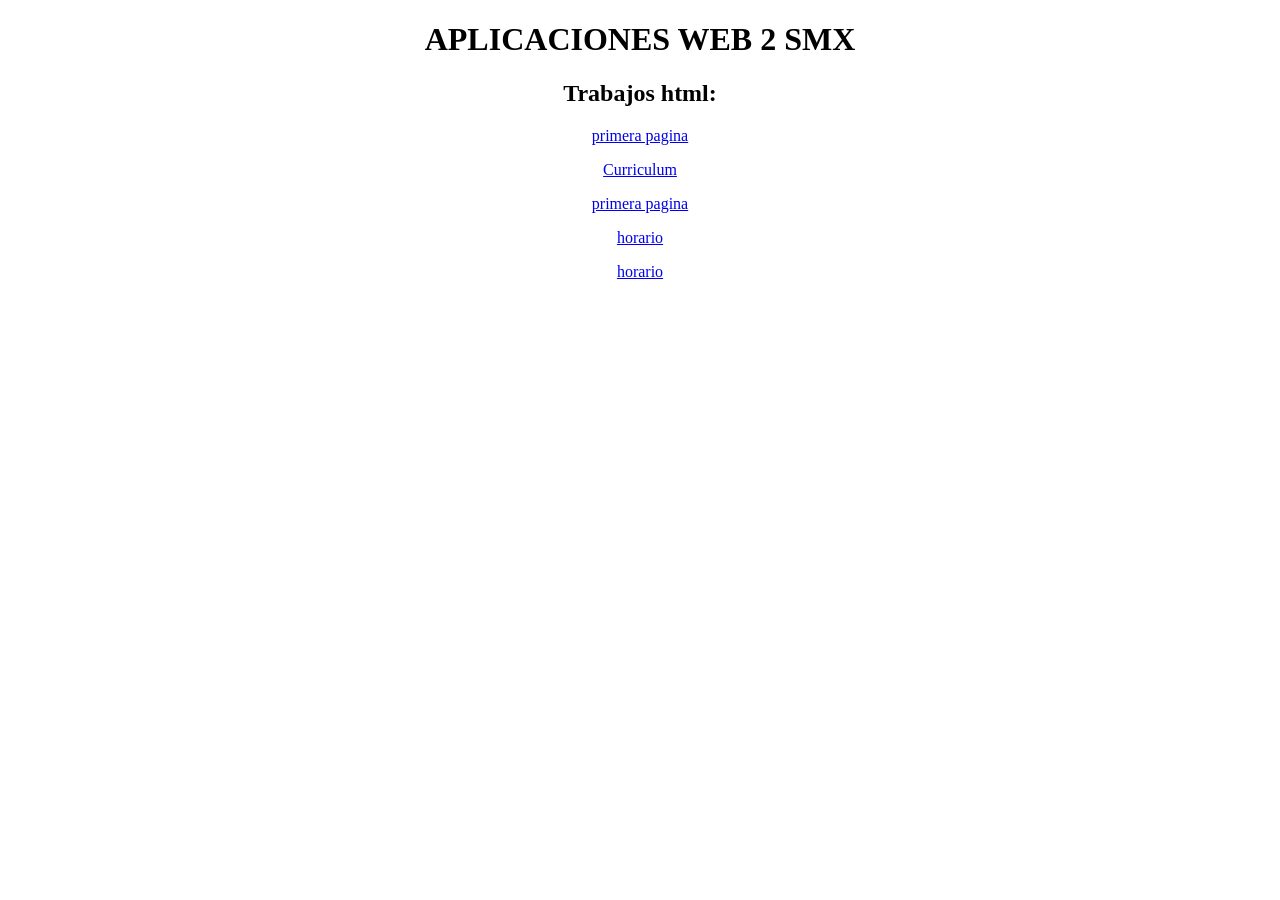
==== index.html @ 56f8e0c6 "Add files via upload" ====
<!DOCTYPE html>
<html lang="en">
<head>
    <meta charset="UTF-8">
    <meta name="viewport" content="width=device-width, initial-scale=1.0">
    <title>Index</title>
    <link rel="icon" href="horario/img/LEGO_logo.svg.png">
</head>
<body style="text-align: center;">
    <header>
        <h1>APLICACIONES WEB 2 SMX</h1>
        <h2>Trabajos html:</h2>
    </header>
    
    
        <p>
            <a href="ejercicio-1-main/index.html">primera pagina</a>
        </p>

        <p>
         <a href="ejercicio 2/index.html">Curriculum</a>   
        </p>

        <p>
            <a href="ejercicio-1-main/index.html">primera pagina</a>
        </p>

        <p>
            <a href="Practica 4.1/index.html">horario</a>
        </p>

        <p>
            <a href="Practica 4.2/index.html">horario</a>
        </p>
</body>



</body>
</html>
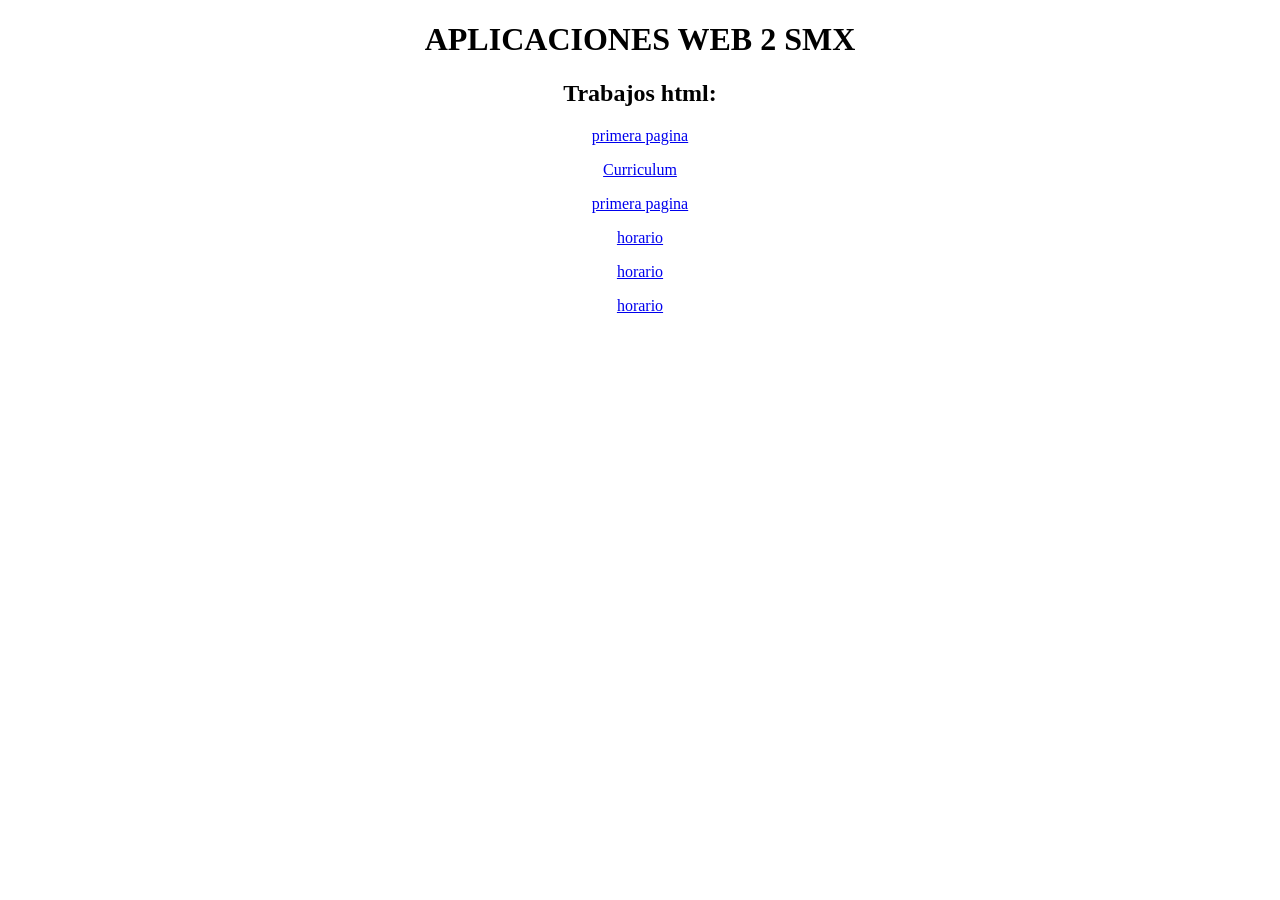
==== commit 43947bf4: "Add files via upload" ====
--- a/index.html
+++ b/index.html
@@ -32,6 +32,10 @@
         <p>
             <a href="Practica 4.2/index.html">horario</a>
         </p>
+
+        <p>
+            <a href="pagina estructurada/index.html">horario</a>
+        </p>
 </body>
 
 
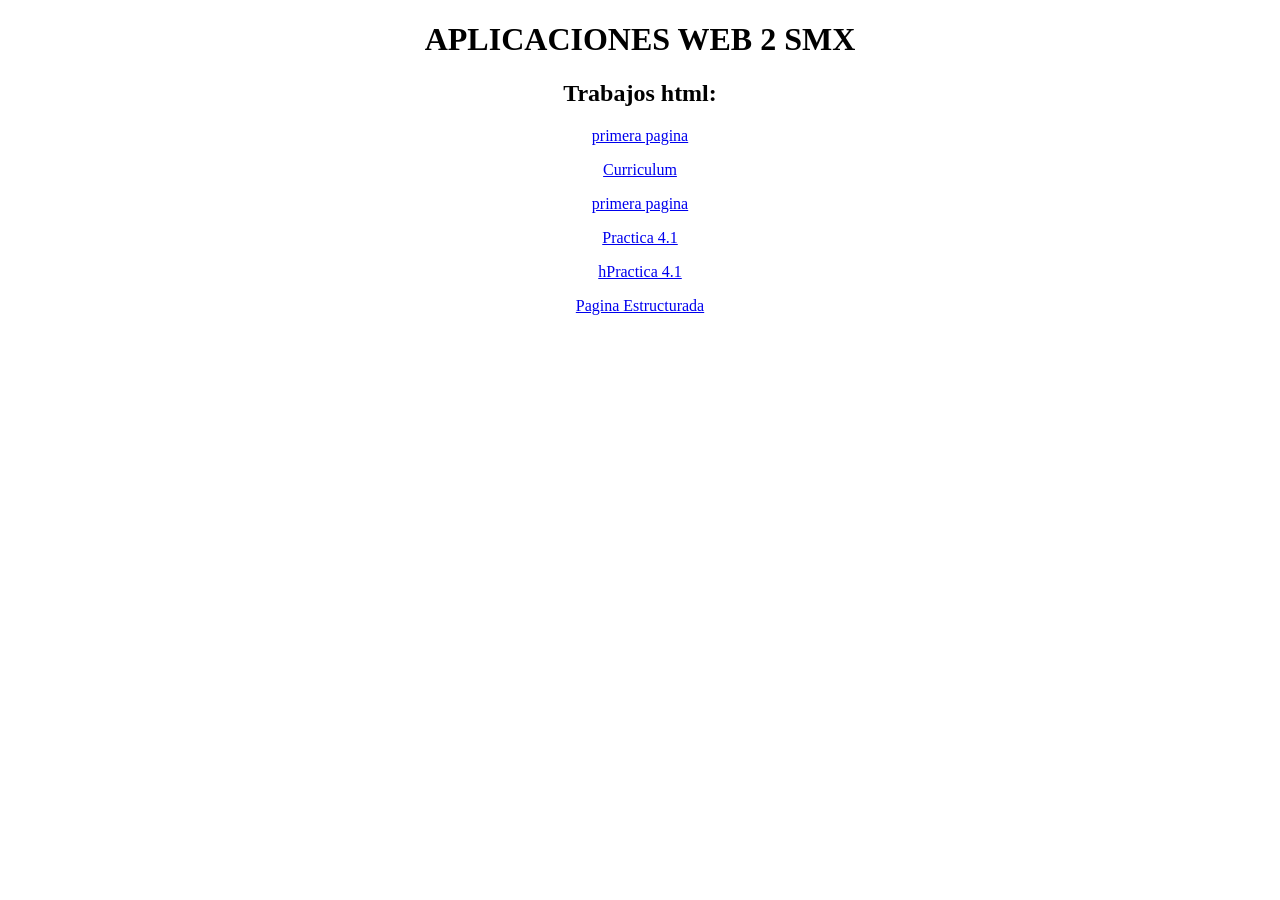
==== commit f5cc730a: "Add files via upload" ====
--- a/index.html
+++ b/index.html
@@ -26,15 +26,15 @@
         </p>
 
         <p>
-            <a href="Practica 4.1/index.html">horario</a>
+            <a href="Practica 4.1/index.html">Practica 4.1</a>
         </p>
 
         <p>
-            <a href="Practica 4.2/index.html">horario</a>
+            <a href="Practica 4.2/index.html">hPractica 4.1</a>
         </p>
 
         <p>
-            <a href="pagina estructurada/index.html">horario</a>
+            <a href="pagina estructurada/index.html">Pagina Estructurada</a>
         </p>
 </body>
 
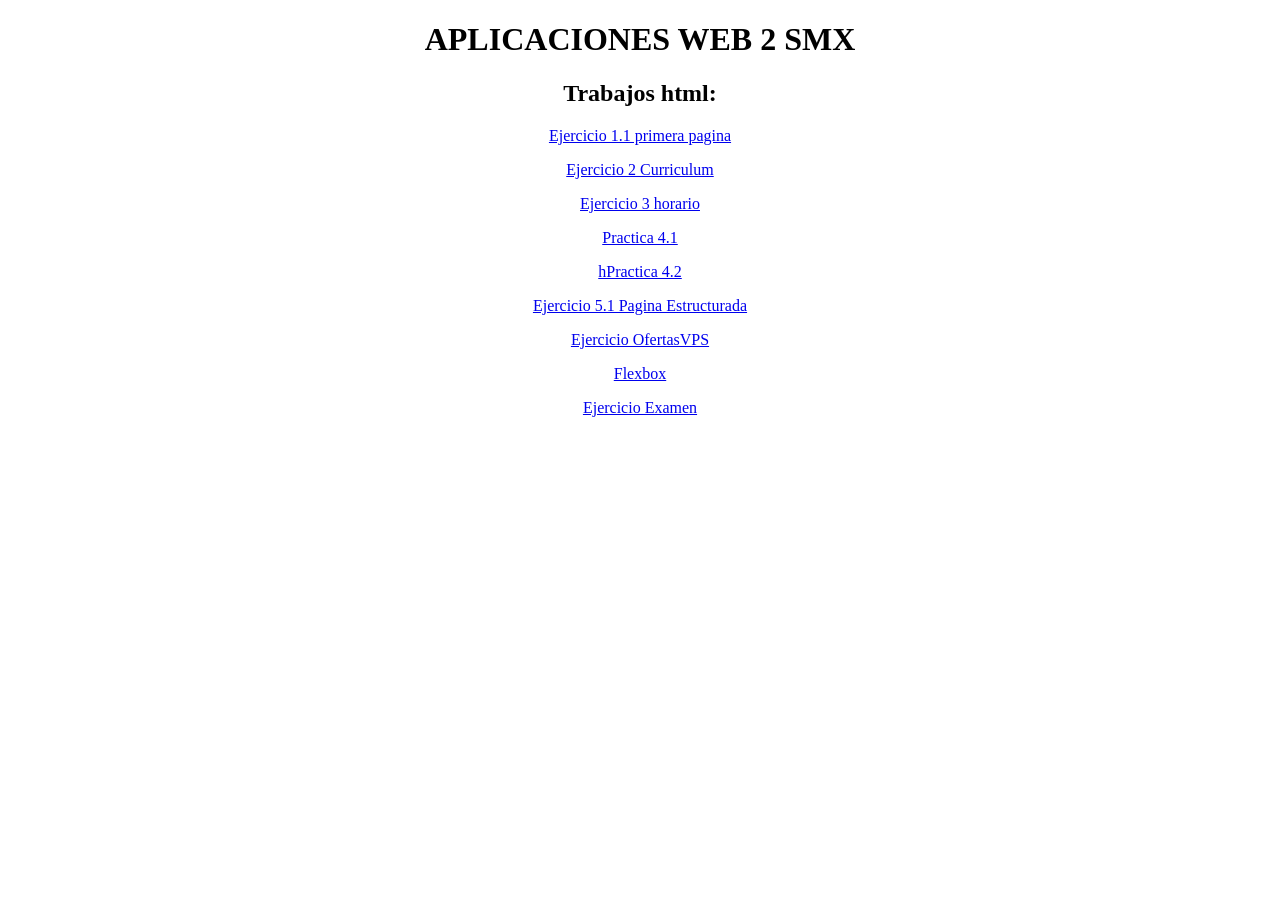
==== commit 7e89a1d8: "Add files via upload" ====
--- a/index.html
+++ b/index.html
@@ -14,28 +14,36 @@
     
     
         <p>
-            <a href="ejercicio-1-main/index.html">primera pagina</a>
+            <a href="ejercicio-1-main/index.html">Ejercicio 1.1 primera pagina</a>
         </p>
 
         <p>
-         <a href="ejercicio 2/index.html">Curriculum</a>   
+         <a href="ejercicio 2/index.html">Ejercicio 2 Curriculum</a>   
         </p>
-
         <p>
-            <a href="ejercicio-1-main/index.html">primera pagina</a>
+         <a href="horario/horario.html">Ejercicio 3 horario</a>   
         </p>
-
         <p>
             <a href="Practica 4.1/index.html">Practica 4.1</a>
         </p>
 
         <p>
-            <a href="Practica 4.2/index.html">hPractica 4.1</a>
+            <a href="Practica 4.2/index.html">hPractica 4.2</a>
         </p>
 
         <p>
-            <a href="pagina estructurada/index.html">Pagina Estructurada</a>
+            <a href="pagina estructurada/index.html">Ejercicio 5.1 Pagina Estructurada</a>
         </p>
+
+        <p>
+            <a href="ofertas/index.html">Ejercicio OfertasVPS</a>
+        </p>  
+        <p>
+            <a href="flex/index.html">Flexbox</a>
+        </p>       
+        <p>
+            <a href="practica final/index.html">Ejercicio Examen</a>
+        </p> 
 </body>
 
 
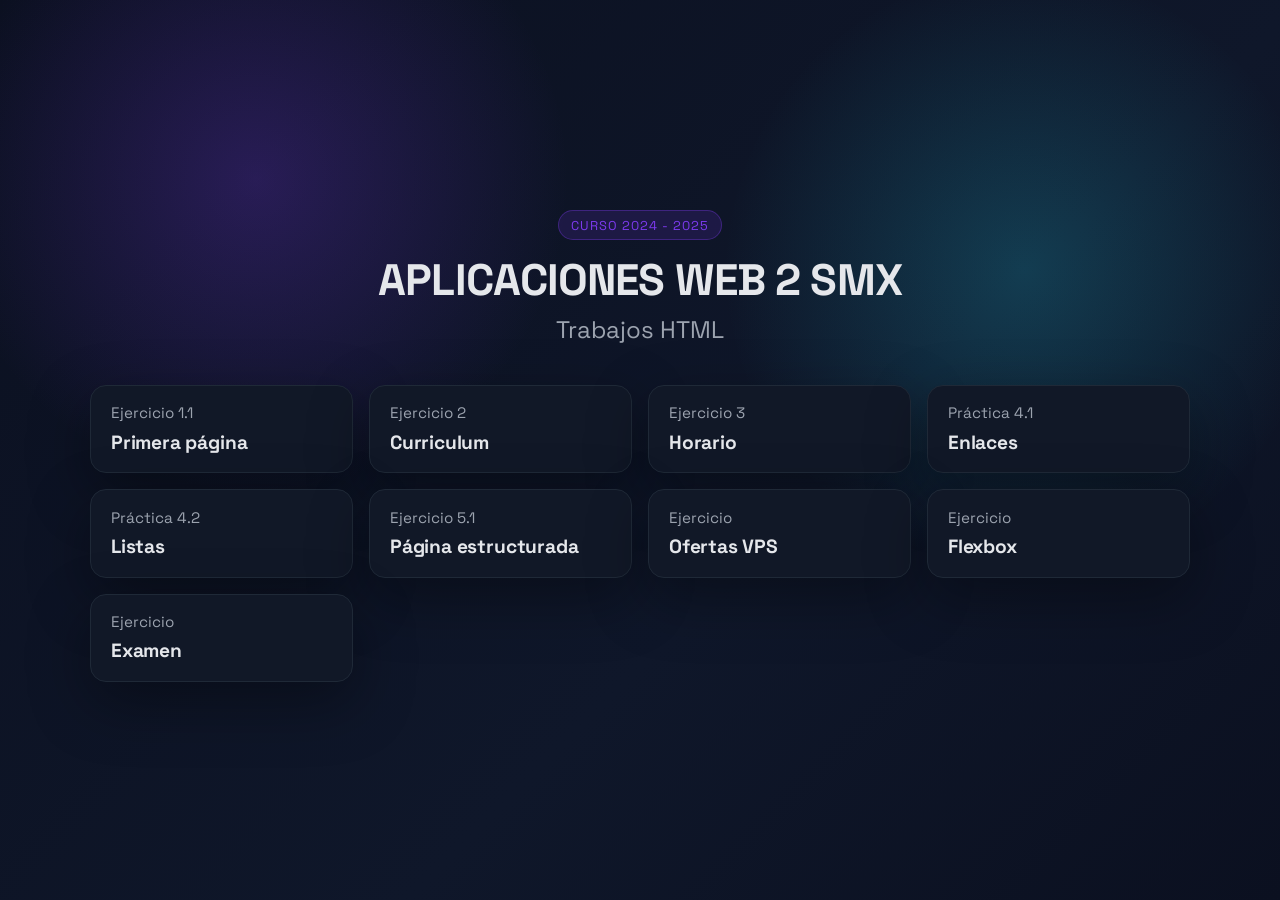
==== commit 9d707519: "Add files via upload" ====
--- a/index.html
+++ b/index.html
@@ -5,48 +5,30 @@
     <meta name="viewport" content="width=device-width, initial-scale=1.0">
     <title>Index</title>
     <link rel="icon" href="horario/img/LEGO_logo.svg.png">
+    <link rel="stylesheet" href="style.css">
 </head>
-<body style="text-align: center;">
-    <header>
-        <h1>APLICACIONES WEB 2 SMX</h1>
-        <h2>Trabajos html:</h2>
-    </header>
-    
-    
-        <p>
-            <a href="ejercicio-1-main/index.html">Ejercicio 1.1 primera pagina</a>
-        </p>
 
-        <p>
-         <a href="ejercicio 2/index.html">Ejercicio 2 Curriculum</a>   
-        </p>
-        <p>
-         <a href="horario/horario.html">Ejercicio 3 horario</a>   
-        </p>
-        <p>
-            <a href="Practica 4.1/index.html">Practica 4.1</a>
-        </p>
+<body>
+    <div class="page">
+        <header class="hero">
+            <p class="eyebrow">Curso 2024 - 2025</p>
+            <h1>APLICACIONES WEB 2 SMX</h1>
+            <h2>Trabajos HTML</h2>
+        </header>
 
-        <p>
-            <a href="Practica 4.2/index.html">hPractica 4.2</a>
-        </p>
-
-        <p>
-            <a href="pagina estructurada/index.html">Ejercicio 5.1 Pagina Estructurada</a>
-        </p>
-
-        <p>
-            <a href="ofertas/index.html">Ejercicio OfertasVPS</a>
-        </p>  
-        <p>
-            <a href="flex/index.html">Flexbox</a>
-        </p>       
-        <p>
-            <a href="practica final/index.html">Ejercicio Examen</a>
-        </p> 
-</body>
-
-
-
+        <main>
+            <ul class="link-grid">
+                <li><a class="card" href="ejercicio-1-main/index.html"><span>Ejercicio 1.1</span><strong>Primera página</strong></a></li>
+                <li><a class="card" href="ejercicio 2/index.html"><span>Ejercicio 2</span><strong>Curriculum</strong></a></li>
+                <li><a class="card" href="horario/horario.html"><span>Ejercicio 3</span><strong>Horario</strong></a></li>
+                <li><a class="card" href="Practica 4.1/index.html"><span>Práctica 4.1</span><strong>Enlaces</strong></a></li>
+                <li><a class="card" href="Practica 4.2/index.html"><span>Práctica 4.2</span><strong>Listas</strong></a></li>
+                <li><a class="card" href="pagina estructurada/index.html"><span>Ejercicio 5.1</span><strong>Página estructurada</strong></a></li>
+                <li><a class="card" href="ofertas/index.html"><span>Ejercicio</span><strong>Ofertas VPS</strong></a></li>
+                <li><a class="card" href="flex/index.html"><span>Ejercicio</span><strong>Flexbox</strong></a></li>
+                <li><a class="card" href="practica final/index.html"><span>Ejercicio</span><strong>Examen</strong></a></li>
+            </ul>
+        </main>
+    </div>
 </body>
 </html>
--- a/style.css
+++ b/style.css
@@ -0,0 +1,130 @@
+@import url('https://fonts.googleapis.com/css2?family=Space+Grotesk:wght@400;600;700&display=swap');
+
+:root {
+	--bg: #0f172a;
+	--card: #111827;
+	--card-border: #1f2937;
+	--accent: #7c3aed;
+	--accent-2: #22d3ee;
+	--text: #e5e7eb;
+	--muted: #9ca3af;
+	--shadow: 0 20px 60px rgba(0, 0, 0, 0.35);
+}
+
+* {
+	box-sizing: border-box;
+	margin: 0;
+	padding: 0;
+}
+
+body {
+	min-height: 100vh;
+	font-family: 'Space Grotesk', system-ui, -apple-system, sans-serif;
+	background: radial-gradient(circle at 20% 20%, rgba(124, 58, 237, 0.25), transparent 25%),
+				radial-gradient(circle at 80% 30%, rgba(34, 211, 238, 0.2), transparent 25%),
+				linear-gradient(135deg, #0b1020, #0f172a 60%, #0b1020);
+	color: var(--text);
+	display: flex;
+	justify-content: center;
+	align-items: center;
+	padding: 2.5rem 1.5rem 3rem;
+}
+
+.page {
+	width: min(1100px, 100%);
+}
+
+.hero {
+	text-align: center;
+	margin-bottom: 2.5rem;
+}
+
+.eyebrow {
+	display: inline-flex;
+	align-items: center;
+	gap: 0.4rem;
+	padding: 0.35rem 0.75rem;
+	border-radius: 999px;
+	background: rgba(124, 58, 237, 0.15);
+	color: var(--accent);
+	letter-spacing: 0.08em;
+	font-size: 0.8rem;
+	text-transform: uppercase;
+	border: 1px solid rgba(124, 58, 237, 0.35);
+}
+
+h1 {
+	font-size: clamp(2rem, 4vw, 2.75rem);
+	letter-spacing: -0.02em;
+	margin-top: 0.75rem;
+}
+
+h2 {
+	margin-top: 0.35rem;
+	color: var(--muted);
+	font-weight: 400;
+}
+
+.link-grid {
+	list-style: none;
+	display: grid;
+	grid-template-columns: repeat(auto-fit, minmax(240px, 1fr));
+	gap: 1rem;
+}
+
+.card {
+	display: flex;
+	flex-direction: column;
+	gap: 0.45rem;
+	padding: 1.1rem 1.25rem;
+	background: var(--card);
+	border: 1px solid var(--card-border);
+	border-radius: 1rem;
+	text-decoration: none;
+	color: var(--text);
+	position: relative;
+	isolation: isolate;
+	overflow: hidden;
+	box-shadow: var(--shadow);
+	transition: transform 160ms ease, border-color 160ms ease, box-shadow 160ms ease;
+}
+
+.card::after {
+	content: '';
+	position: absolute;
+	inset: 0;
+	background: linear-gradient(135deg, rgba(124, 58, 237, 0.15), rgba(34, 211, 238, 0.18));
+	opacity: 0;
+	transition: opacity 160ms ease;
+	z-index: -1;
+}
+
+.card span {
+	font-size: 0.95rem;
+	color: var(--muted);
+}
+
+.card strong {
+	font-size: 1.2rem;
+	letter-spacing: -0.01em;
+}
+
+.card:hover {
+	transform: translateY(-4px) scale(1.01);
+	border-color: rgba(124, 58, 237, 0.65);
+	box-shadow: 0 25px 70px rgba(0, 0, 0, 0.45);
+}
+
+.card:hover::after {
+	opacity: 1;
+}
+
+@media (max-width: 640px) {
+	body {
+		padding: 2rem 1.1rem 2.5rem;
+	}
+
+	.card {
+		padding: 1rem;
+	}
+}
